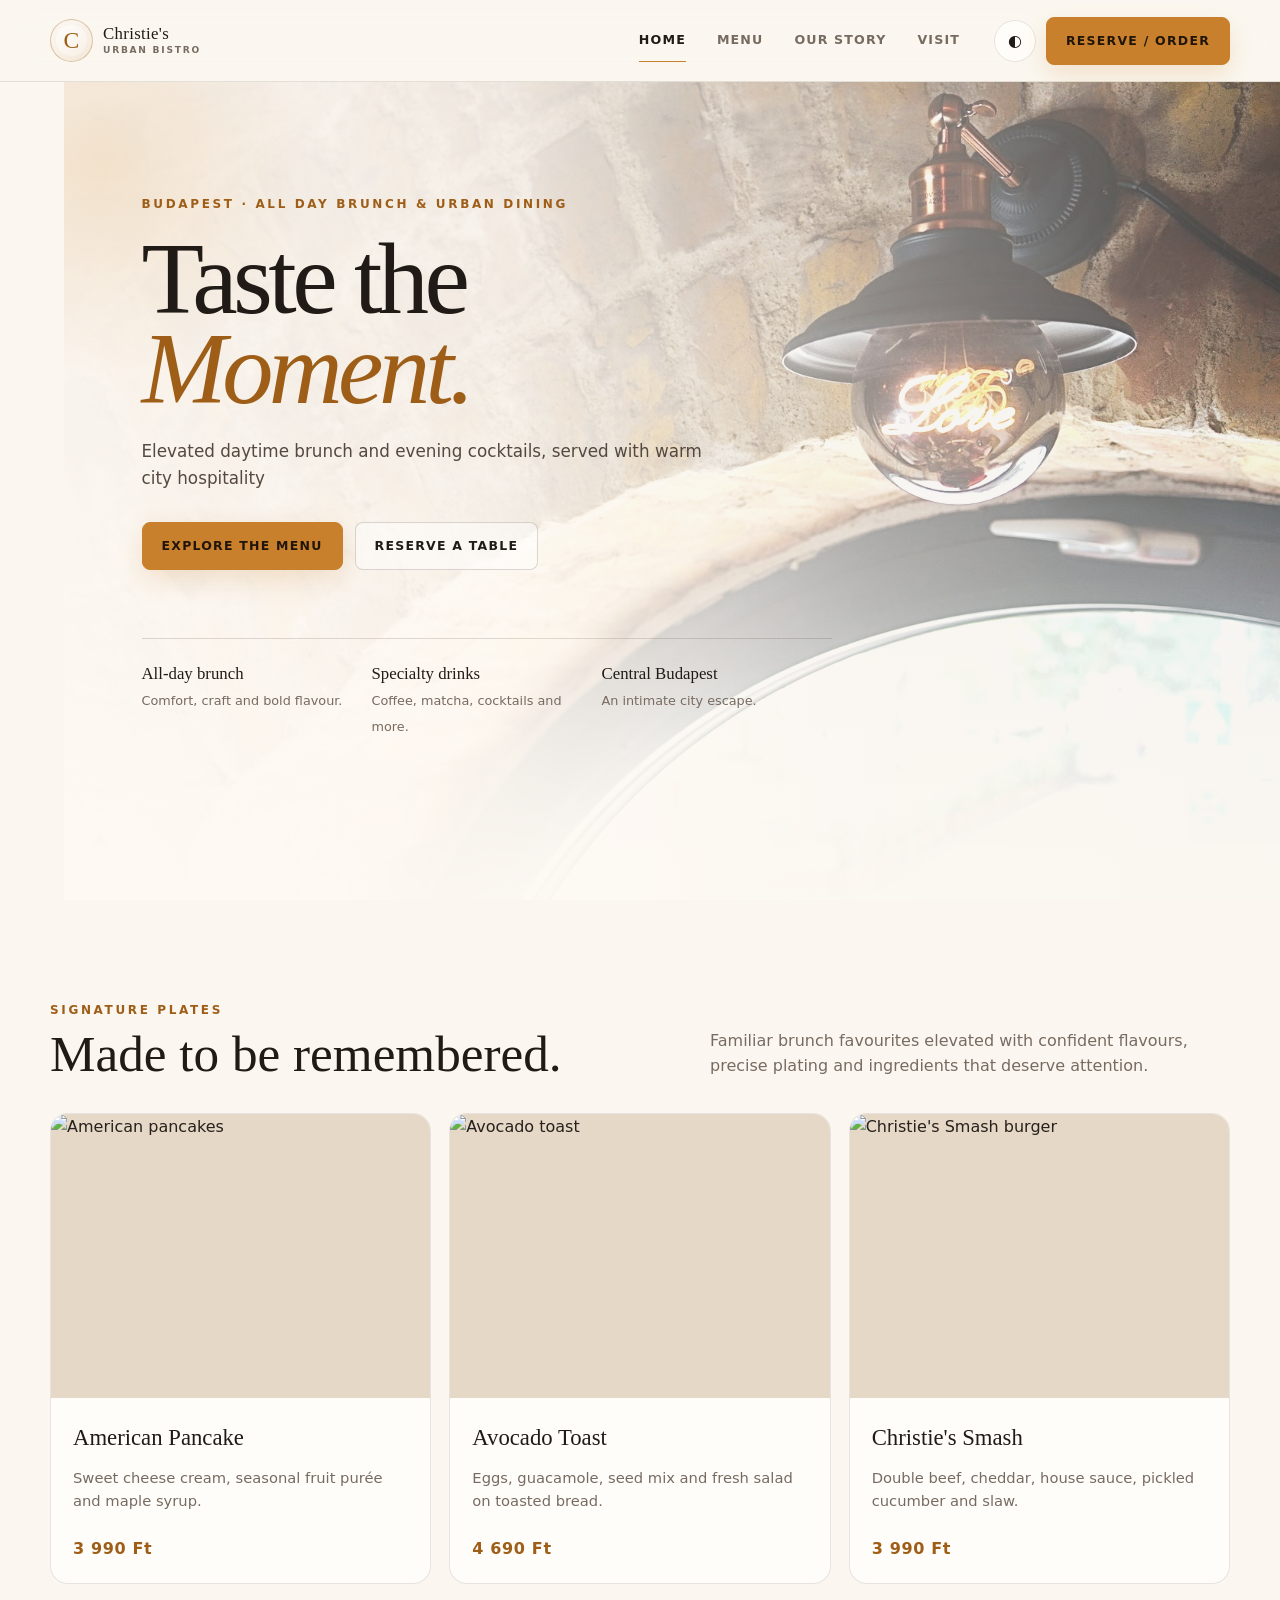
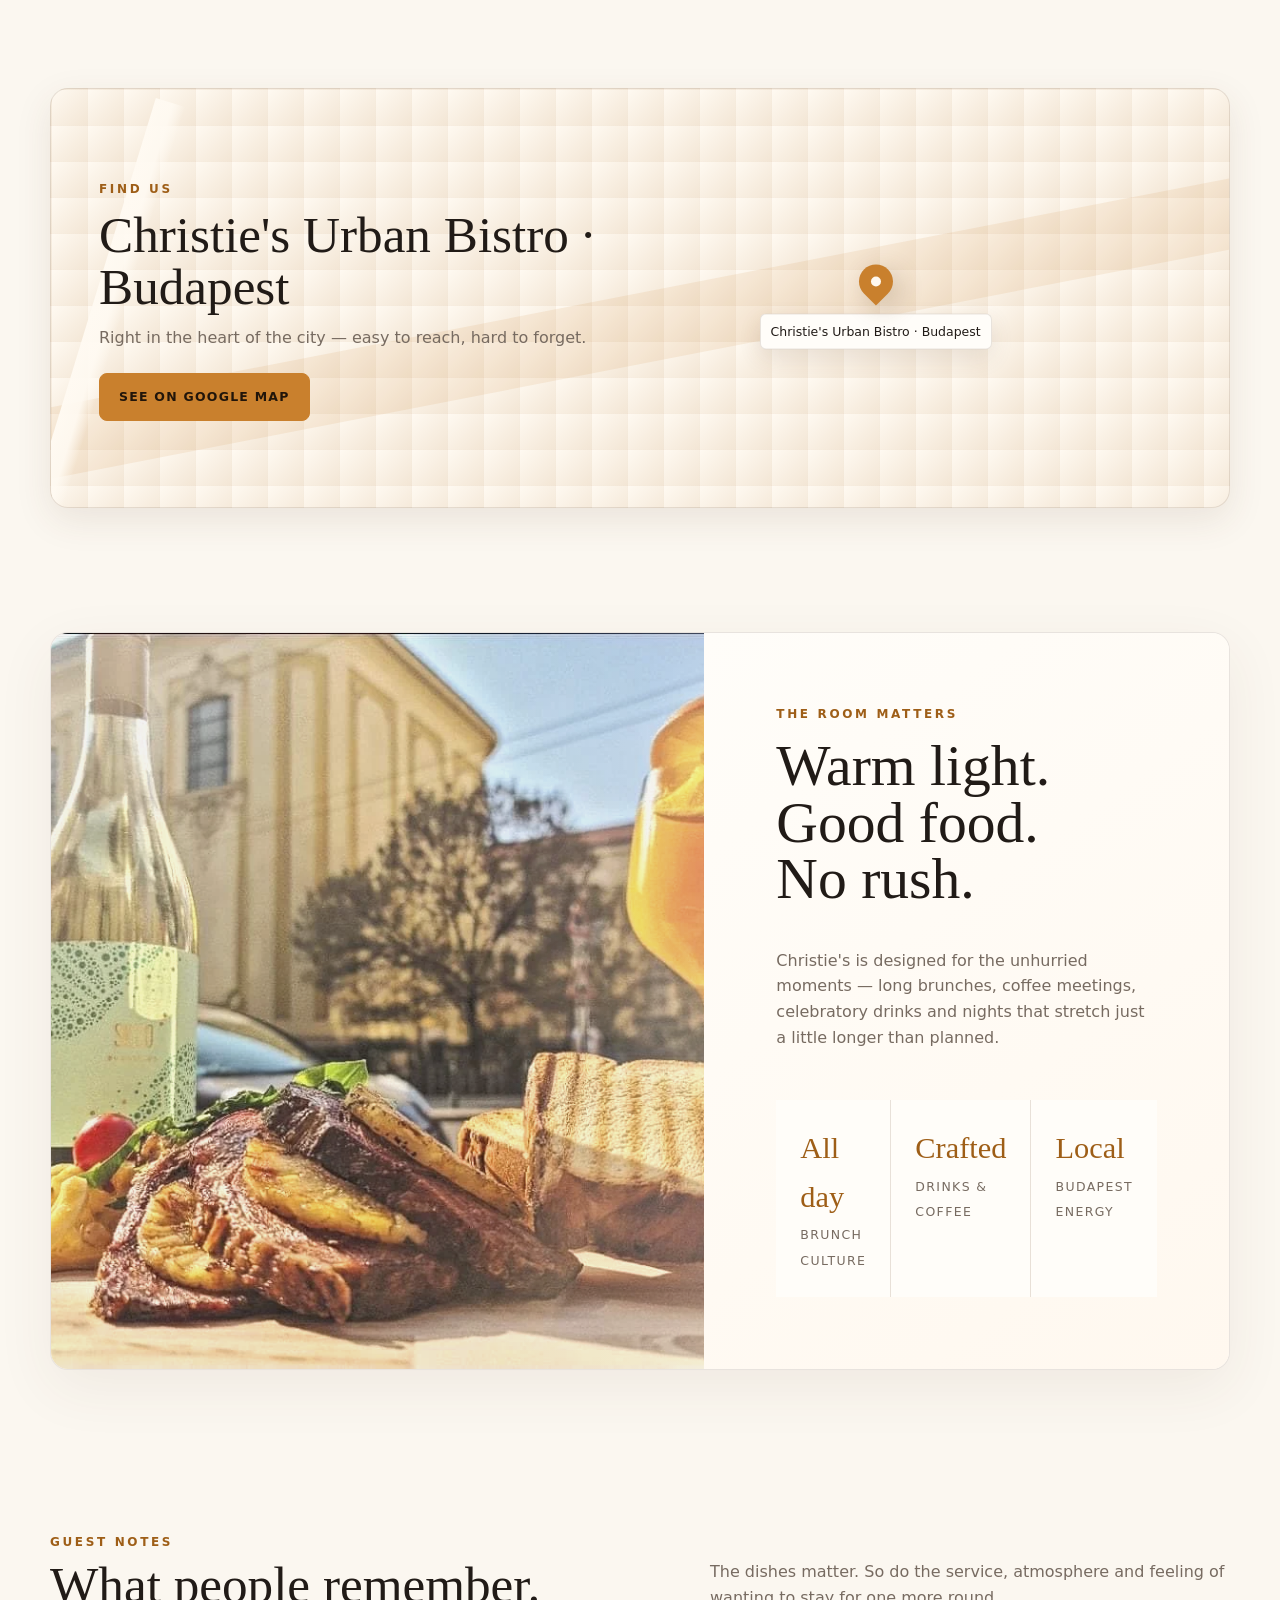
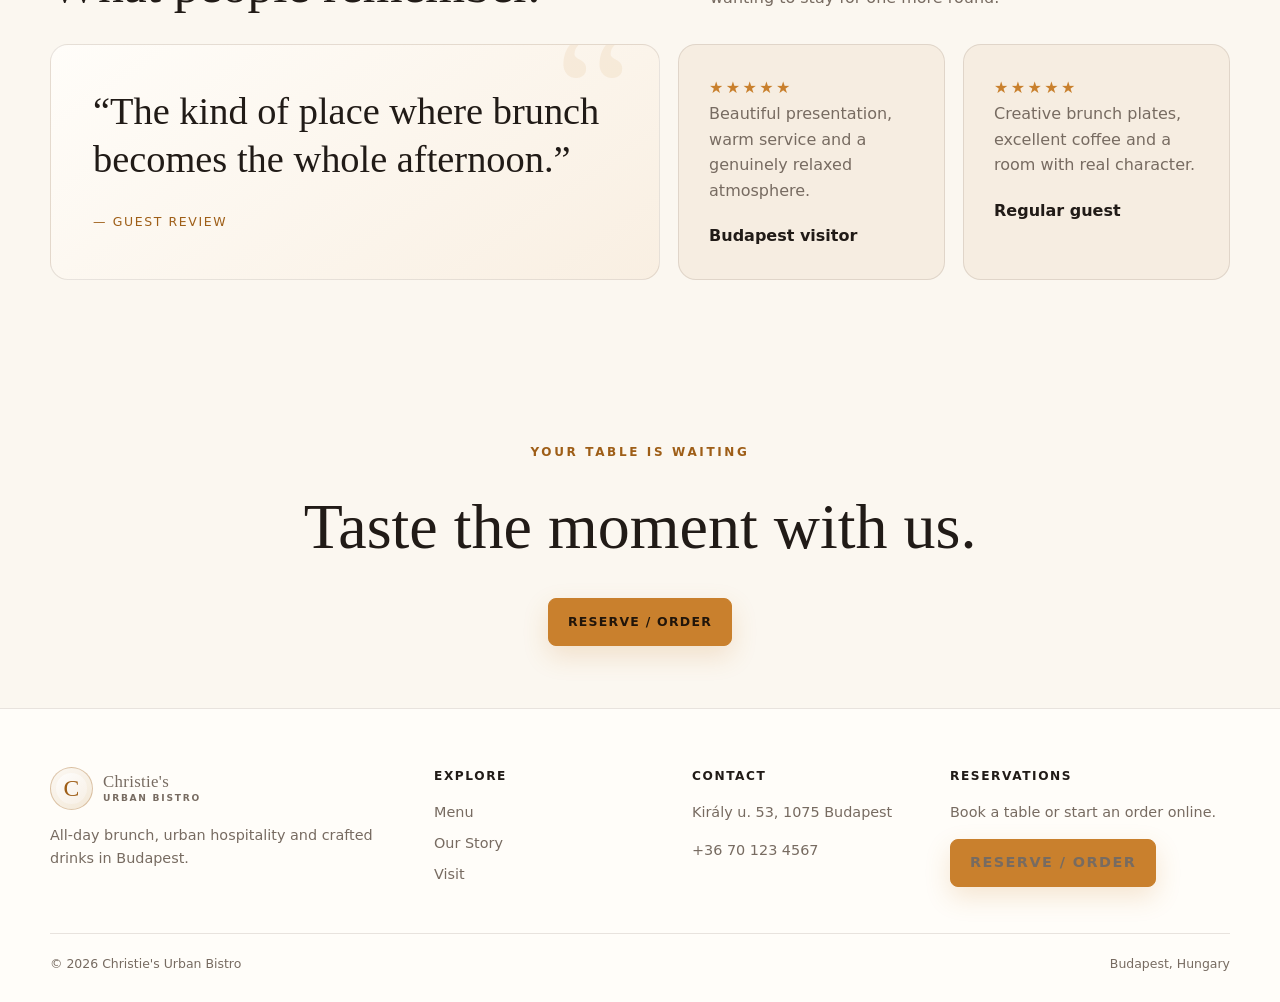
==== index.html @ c2f4a067 "Add files via upload" ====
<!doctype html>
<html lang="en" data-tone="warm">
<head>
  <meta charset="utf-8">
  <meta name="viewport" content="width=device-width,initial-scale=1">
  <meta name="description" content="Christie's Urban Bistro — modern luxury all-day brunch, crafted drinks and urban hospitality in Budapest.">
  <title>Christie's Urban Bistro — Budapest</title>
  <link rel="stylesheet" href="style.css">
</head>
<body>
<header class="site-header">
  <div class="container header-inner">
    <a class="brand" href="index.html" aria-label="Christie's Urban Bistro home"><span class="brand-mark" aria-hidden="true"></span><span class="brand-text"><strong>Christie's</strong><span>Urban Bistro</span></span></a>
    <nav class="nav" aria-label="Main navigation"><a class="active" href="index.html">Home</a><a href="menu.html">Menu</a><a href="story.html">Our Story</a><a href="visit.html">Visit</a></nav>
    <div class="header-actions"><button class="tone-toggle" data-tone-toggle aria-label="Switch light palette">◐</button><a class="btn btn-primary reserve-nav" href="reserve.html">Reserve / Order</a><button class="menu-toggle" data-menu-toggle aria-label="Open menu" aria-expanded="false">☰</button></div>
  </div>
</header>
<main>
  <section class="hero">
    <div class="hero-bg"><img src="Interior Important.jpeg" alt="Warm interior of Christie's Urban Bistro"></div>
    <div class="container hero-content reveal">
      <span class="eyebrow">Budapest · All Day Brunch & Urban Dining</span>
      <h1 class="display">Taste the <em>Moment.</em></h1>
      <p class="hero-copy">Elevated daytime brunch and evening cocktails, served with warm city hospitality</p>
      <div class="hero-actions"><a class="btn btn-primary" href="menu.html">Explore the menu</a><a class="btn btn-ghost" href="reserve.html">Reserve a table</a></div>
      <div class="hero-meta"><div><strong>All-day brunch</strong><span>Comfort, craft and bold flavour.</span></div><div><strong>Specialty drinks</strong><span>Coffee, matcha, cocktails and more.</span></div><div><strong>Central Budapest</strong><span>An intimate city escape.</span></div></div>
    </div>
  </section>

  <section class="section">
    <div class="container">
      <div class="section-heading reveal"><div><span class="eyebrow">Signature plates</span><h2>Made to be remembered.</h2></div><p>Familiar brunch favourites elevated with confident flavours, precise plating and ingredients that deserve attention.</p></div>
      <div class="signature-grid">
        <article class="dish-card reveal"><div class="dish-image"><img src="https://raw.githubusercontent.com/ahtsham-akram/christies-urban-bistro-site/refs/heads/main/pancakes.jpg" alt="American pancakes"></div><div class="dish-body"><h3>American Pancake</h3><p>Sweet cheese cream, seasonal fruit purée and maple syrup.</p><span class="price">3 990 Ft</span></div></article>
        <article class="dish-card reveal reveal-delay-1"><div class="dish-image"><img src="https://raw.githubusercontent.com/ahtsham-akram/christies-urban-bistro-site/refs/heads/main/avocado-toast.jpg" alt="Avocado toast"></div><div class="dish-body"><h3>Avocado Toast</h3><p>Eggs, guacamole, seed mix and fresh salad on toasted bread.</p><span class="price">4 690 Ft</span></div></article>
        <article class="dish-card reveal reveal-delay-2"><div class="dish-image"><img src="https://raw.githubusercontent.com/ahtsham-akram/christies-urban-bistro-site/refs/heads/main/smash-burger-premium.jpg" alt="Christie's Smash burger"></div><div class="dish-body"><h3>Christie's Smash</h3><p>Double beef, cheddar, house sauce, pickled cucumber and slaw.</p><span class="price">3 990 Ft</span></div></article>
      </div>
    </div>
  </section>

  <section class="section-sm home-location"><div class="container"><div class="map-card map-card-feature reveal"><div class="map-copy"><span class="eyebrow">Find us</span><h2>Christie's Urban Bistro · Budapest</h2><p>Right in the heart of the city — easy to reach, hard to forget.</p><a class="btn btn-map" href="https://www.google.com/maps/search/?api=1&query=Kir%C3%A1ly+u.+53,+1075+Budapest,+Hungary" target="_blank" rel="noopener">See on Google Map</a></div><div class="map-pin"><div class="pin-dot"></div><span>Christie's Urban Bistro · Budapest</span></div></div></div></section>

  <section class="section-sm"><div class="container atmosphere reveal"><div class="atmosphere-media"><img src="Image Important.webp" alt="Christie's interior atmosphere"></div><div class="atmosphere-copy"><span class="eyebrow">The room matters</span><h2>Warm light. Good food.<br>No rush.</h2><p>Christie's is designed for the unhurried moments — long brunches, coffee meetings, celebratory drinks and nights that stretch just a little longer than planned.</p><div class="facts"><div class="fact"><strong>All day</strong><span>Brunch culture</span></div><div class="fact"><strong>Crafted</strong><span>Drinks & coffee</span></div><div class="fact"><strong>Local</strong><span>Budapest energy</span></div></div></div></div></section>

  <section class="section"><div class="container"><div class="section-heading reveal"><div><span class="eyebrow">Guest notes</span><h2>What people remember.</h2></div><p>The dishes matter. So do the service, atmosphere and feeling of wanting to stay for one more round.</p></div><div class="testimonial-grid"><div class="quote-card reveal"><blockquote>“The kind of place where brunch becomes the whole afternoon.”</blockquote><cite>— Guest review</cite></div><div class="mini-quotes"><div class="mini-quote reveal reveal-delay-1"><div class="stars">★★★★★</div><p>Beautiful presentation, warm service and a genuinely relaxed atmosphere.</p><strong>Budapest visitor</strong></div><div class="mini-quote reveal reveal-delay-2"><div class="stars">★★★★★</div><p>Creative brunch plates, excellent coffee and a room with real character.</p><strong>Regular guest</strong></div></div></div></div></section>

  <section class="section-sm"><div class="container reveal" style="text-align:center"><span class="eyebrow">Your table is waiting</span><h2 style="font-size:clamp(2.5rem,5vw,4.8rem);margin:12px 0 20px">Taste the moment with us.</h2><a class="btn btn-primary" href="reserve.html">Reserve / Order</a></div></section>
</main>
<footer class="footer"><div class="container footer-grid"><div><a class="brand footer-brand" href="index.html"><span class="brand-mark" aria-hidden="true"></span><span class="brand-text"><strong>Christie's</strong><span>Urban Bistro</span></span></a><p>All-day brunch, urban hospitality and crafted drinks in Budapest.</p></div><div><h4>Explore</h4><div class="footer-links"><a href="menu.html">Menu</a><a href="story.html">Our Story</a><a href="visit.html">Visit</a></div></div><div><h4>Contact</h4><p>Király u. 53, 1075 Budapest</p><p>+36 70 123 4567</p></div><div><h4>Reservations</h4><p>Book a table or start an order online.</p><a class="btn btn-primary" href="reserve.html">Reserve / Order</a></div><div class="footer-bottom"><span>© 2026 Christie's Urban Bistro</span><span>Budapest, Hungary</span></div></div></footer>
<script src="script.js"></script>
</body>
</html>
---- style.css ----
:root{
  --bg:#fbf7f0;
  --surface:#fffdf9;
  --surface-2:#f6ede1;
  --surface-3:#eee0cf;
  --text:#211b17;
  --muted:#776b61;
  --line:rgba(65,45,31,.12);
  --accent:#c9802d;
  --accent-2:#9e5e17;
  --accent-soft:#f1d7b5;
  --warm:#d6a15a;
  --cream:#fffaf3;
  --success:#457658;
  --shadow:0 22px 70px rgba(91,61,38,.13);
  --shadow-sm:0 12px 36px rgba(91,61,38,.10);
  --radius:18px;
  --radius-sm:10px;
  --container:min(1180px,calc(100% - 40px));
  --header:82px;
}
html[data-tone="crisp"]{
  --bg:#fff;
  --surface:#fff;
  --surface-2:#faf5ef;
  --surface-3:#f3e9dc;
  --line:rgba(50,35,25,.10);
  --shadow:0 22px 70px rgba(58,43,31,.10);
}
*{box-sizing:border-box}
html{scroll-behavior:smooth}
body{margin:0;background:var(--bg);color:var(--text);font-family:Inter,ui-sans-serif,system-ui,-apple-system,BlinkMacSystemFont,"Segoe UI",sans-serif;line-height:1.6;transition:background-color .35s ease,color .35s ease;overflow-x:hidden}
img{display:block;max-width:100%}
a{color:inherit;text-decoration:none}
button,input,select,textarea{font:inherit}
button{color:inherit}
.container{width:var(--container);margin-inline:auto}
.section{padding:96px 0}
.section-sm{padding:62px 0}
.eyebrow{font-size:.75rem;letter-spacing:.22em;text-transform:uppercase;color:var(--accent-2);font-weight:800}
.display,.page-title,h1,h2,h3{font-family:Georgia,"Times New Roman",serif;font-weight:500}
.display{font-size:clamp(3.5rem,8vw,7.6rem);line-height:.88;letter-spacing:-.045em;margin:18px 0 24px}
.display em{display:block;color:var(--accent-2);font-weight:400}
.page-title{font-size:clamp(2.5rem,5vw,5rem);line-height:.98;margin:0 0 16px}
.lede{max-width:720px;color:var(--muted);font-size:1.05rem}
.section-heading{display:flex;align-items:end;justify-content:space-between;gap:28px;margin-bottom:34px}
.section-heading h2{font-size:clamp(2rem,4vw,3.4rem);line-height:1;margin:6px 0 0}
.section-heading p{max-width:520px;color:var(--muted);margin:0}
.btn{display:inline-flex;align-items:center;justify-content:center;gap:9px;min-height:48px;padding:0 19px;border:1px solid var(--line);border-radius:8px;font-size:.78rem;letter-spacing:.1em;text-transform:uppercase;font-weight:800;cursor:pointer;transition:transform .2s ease,background .25s ease,border-color .25s ease,color .25s ease,box-shadow .25s ease}
.btn:hover{transform:translateY(-2px)}
.btn-primary{background:var(--accent);border-color:var(--accent);color:#21150a;box-shadow:0 10px 26px rgba(201,128,45,.19)}
.btn-primary:hover{background:#d89243;border-color:#d89243;box-shadow:0 13px 30px rgba(201,128,45,.25)}
.btn-ghost{background:rgba(255,255,255,.46);color:var(--text);border-color:rgba(64,43,28,.18)}
.btn-ghost:hover{border-color:var(--accent);color:var(--accent-2);background:#fff}

/* Header */
.site-header{height:var(--header);position:sticky;top:0;z-index:50;background:color-mix(in srgb,var(--bg) 88%,transparent);backdrop-filter:blur(18px);border-bottom:1px solid var(--line);transition:box-shadow .25s ease,background .25s ease}
.site-header.scrolled{box-shadow:0 10px 35px rgba(70,45,27,.08);background:color-mix(in srgb,var(--bg) 95%,transparent)}
.header-inner{height:100%;display:flex;align-items:center;gap:34px}
.brand{width:180px;flex:0 0 180px;display:flex;align-items:center;gap:10px;line-height:1}
.brand-mark{width:43px;height:43px;border:1px solid rgba(158,94,23,.34);border-radius:50%;display:grid;place-items:center;position:relative;background:linear-gradient(145deg,#fff,var(--surface-2));box-shadow:inset 0 0 0 5px rgba(201,128,45,.05)}
.brand-mark:before{content:"C";font-family:Georgia,serif;font-size:1.48rem;color:var(--accent-2)}
.brand-text{display:grid;gap:3px}
.brand-text strong{font-family:Georgia,serif;font-weight:500;font-size:1.05rem;letter-spacing:.02em}
.brand-text span{font-size:.57rem;text-transform:uppercase;letter-spacing:.19em;color:var(--muted);font-weight:800;white-space:nowrap}
.nav{margin-left:auto;display:flex;align-items:center;gap:31px}
.nav a{position:relative;font-size:.79rem;text-transform:uppercase;letter-spacing:.09em;color:var(--muted);font-weight:700}
.nav a:hover,.nav a.active{color:var(--text)}
.nav a.active:after{content:"";position:absolute;left:0;right:0;bottom:-11px;height:1px;background:var(--accent)}
.header-actions{display:flex;align-items:center;gap:10px}
.tone-toggle,.menu-toggle{width:42px;height:42px;border-radius:50%;display:grid;place-items:center;border:1px solid var(--line);background:var(--surface);color:var(--text);cursor:pointer;transition:transform .2s ease,border-color .2s ease,background .2s ease}
.tone-toggle:hover,.menu-toggle:hover{transform:translateY(-1px);border-color:rgba(201,128,45,.45)}
.menu-toggle{display:none}
.reserve-nav{white-space:nowrap}

/* Home hero */
.hero{min-height:calc(100svh - var(--header));position:relative;display:grid;align-items:end;overflow:hidden;background:#f8f0e5}
.hero-bg{position:absolute;inset:0;transform:scale(1.01);will-change:transform}
.hero-bg img{width:100%;height:100%;object-fit:cover;object-position:center 48%;filter:brightness(1.28) saturate(.76) contrast(.9)}
.hero-bg:after{content:"";position:absolute;inset:0;background:linear-gradient(90deg,rgba(255,250,244,.96) 0%,rgba(255,250,244,.88) 36%,rgba(255,250,244,.48) 66%,rgba(255,250,244,.18) 100%),linear-gradient(0deg,rgba(251,247,240,.88),transparent 56%)}
.hero:before{content:"";position:absolute;z-index:1;width:430px;height:430px;border-radius:50%;left:-180px;top:-130px;background:radial-gradient(circle,rgba(226,171,99,.23),transparent 70%);pointer-events:none}
.hero-content{position:relative;z-index:2;padding:108px 0 76px;max-width:750px}
.hero-copy{max-width:580px;color:#544941;font-size:1.05rem}
.hero-actions{display:flex;flex-wrap:wrap;gap:12px;margin-top:30px}
.hero-meta{display:grid;grid-template-columns:repeat(3,1fr);border-top:1px solid rgba(69,48,31,.16);margin-top:68px;max-width:760px}
.hero-meta div{padding:22px 28px 0 0}
.hero-meta strong{display:block;color:var(--text);font-family:Georgia,serif;font-size:1.05rem;font-weight:500}
.hero-meta span{font-size:.8rem;color:#786a60}

/* Shared cards */
.signature-grid{display:grid;grid-template-columns:repeat(3,1fr);gap:18px}
.dish-card{background:var(--surface);border:1px solid var(--line);border-radius:var(--radius);overflow:hidden;transition:transform .25s ease,border-color .25s ease,box-shadow .25s ease}
.dish-card:hover{transform:translateY(-4px);border-color:color-mix(in srgb,var(--accent) 48%,var(--line));box-shadow:var(--shadow)}
.dish-image{aspect-ratio:4/3;overflow:hidden;background:#e6d8c7}
.dish-image img{width:100%;height:100%;object-fit:cover;transition:transform .55s ease,filter .35s ease;filter:saturate(.93) contrast(.96) brightness(1.05)}
.dish-card:hover .dish-image img{transform:scale(1.035);filter:saturate(1) contrast(1) brightness(1.03)}
.dish-body{padding:22px}
.dish-body h3{font-size:1.42rem;margin:0 0 9px}
.dish-body p{color:var(--muted);font-size:.92rem;min-height:52px;margin:0 0 18px}
.price{color:var(--accent-2);font-weight:800;letter-spacing:.04em}

.atmosphere{display:grid;grid-template-columns:1.16fr .84fr;min-height:560px;background:var(--surface);border:1px solid var(--line);border-radius:var(--radius);overflow:hidden;box-shadow:0 18px 58px rgba(87,58,36,.07)}
.atmosphere-media{position:relative;overflow:hidden}
.atmosphere-media:after{content:"";position:absolute;inset:0;background:linear-gradient(90deg,transparent 68%,rgba(255,253,249,.20));pointer-events:none}
.atmosphere-media img{width:100%;height:100%;object-fit:cover;filter:brightness(1.16) saturate(.8) contrast(.9)}
.atmosphere-copy{padding:72px;display:flex;flex-direction:column;justify-content:center;background:linear-gradient(145deg,var(--surface),#fff8ef)}
.atmosphere-copy h2{font-size:clamp(2.4rem,4.5vw,4.5rem);line-height:.98;margin:14px 0 24px}
.atmosphere-copy p{color:var(--muted);font-size:1rem}
.facts{display:grid;grid-template-columns:repeat(3,1fr);gap:1px;background:var(--line);margin-top:34px}
.fact{background:var(--surface);padding:24px}
.fact strong{display:block;font-family:Georgia,serif;font-size:1.9rem;color:var(--accent-2);font-weight:500}
.fact span{font-size:.78rem;text-transform:uppercase;letter-spacing:.11em;color:var(--muted)}

.testimonial-grid{display:grid;grid-template-columns:1.05fr .95fr;gap:18px}
.quote-card{border:1px solid var(--line);background:linear-gradient(145deg,#fffdf9,#f9efe2);border-radius:var(--radius);padding:42px;position:relative;overflow:hidden}
.quote-card:before{content:"“";position:absolute;right:26px;top:-42px;font-family:Georgia,serif;font-size:11rem;color:rgba(201,128,45,.09);line-height:1}
.quote-card blockquote{font-family:Georgia,serif;font-size:clamp(1.7rem,3vw,2.7rem);line-height:1.25;margin:0 0 25px;position:relative}
.quote-card cite{font-style:normal;color:var(--accent-2);font-size:.78rem;text-transform:uppercase;letter-spacing:.13em}
.mini-quotes{display:grid;grid-template-columns:1fr 1fr;gap:18px}
.mini-quote{background:var(--surface-2);border:1px solid var(--line);border-radius:var(--radius);padding:30px}
.mini-quote p{margin:0 0 20px;color:var(--muted)}
.stars{color:var(--accent);letter-spacing:.15em}

/* page heroes */
.page-hero{padding:86px 0 44px;border-bottom:1px solid var(--line);background:linear-gradient(180deg,var(--surface),var(--bg));position:relative;overflow:hidden}
.page-hero:after{content:"";position:absolute;width:320px;height:320px;border-radius:50%;right:-90px;top:-185px;background:radial-gradient(circle,rgba(201,128,45,.13),transparent 70%);pointer-events:none}
.page-hero .lede{margin:0}

/* Menu */
.menu-layout{display:grid;grid-template-columns:260px 1fr;gap:42px}
.menu-side{position:sticky;top:110px;align-self:start;border:1px solid var(--line);background:var(--surface);border-radius:var(--radius);padding:14px;box-shadow:var(--shadow-sm)}
.menu-side button{width:100%;padding:14px 15px;border:0;border-radius:8px;background:transparent;color:var(--muted);text-align:left;text-transform:uppercase;font-size:.75rem;letter-spacing:.09em;font-weight:800;cursor:pointer;transition:background .2s ease,color .2s ease,transform .2s ease}
.menu-side button.active,.menu-side button:hover{background:var(--surface-3);color:var(--accent-2);transform:translateX(2px)}
.menu-panel{display:none;animation:panelIn .35s ease}
.menu-panel.active{display:block}
@keyframes panelIn{from{opacity:0;transform:translateY(8px)}to{opacity:1;transform:none}}
.menu-section{margin-bottom:58px}
.menu-section-title{display:flex;align-items:center;gap:18px;margin-bottom:22px}
.menu-section-title h2{font-size:2.1rem;margin:0}
.menu-section-title:after{content:"";height:1px;background:linear-gradient(90deg,var(--line),transparent);flex:1}
.menu-items{display:grid;grid-template-columns:1fr 1fr;gap:1px;background:var(--line);border:1px solid var(--line);border-radius:var(--radius);overflow:hidden;box-shadow:0 14px 42px rgba(83,54,32,.05)}
.menu-item{background:var(--surface);padding:23px;display:grid;grid-template-columns:1fr auto;gap:14px;transition:background .2s ease}
.menu-item:hover{background:#fff8ef}
.menu-item h3{font-family:inherit;font-size:1rem;margin:0 0 7px;font-weight:750}
.menu-item p{margin:0;color:var(--muted);font-size:.88rem}
.menu-item .price{white-space:nowrap;font-size:.9rem}

/* Story */
.story-intro{display:grid;grid-template-columns:.9fr 1.1fr;gap:18px}
.story-copy,.story-image{min-height:520px;border-radius:var(--radius);overflow:hidden;border:1px solid var(--line)}
.story-copy{background:linear-gradient(145deg,var(--surface),#fff7ed);padding:66px;display:flex;flex-direction:column;justify-content:center}
.story-copy h1{font-size:clamp(2.8rem,5vw,5.2rem);line-height:.98;margin:12px 0 25px}
.story-copy p{color:var(--muted);font-size:1.02rem}
.story-image{background:#eadfce}
.story-image img{width:100%;height:100%;object-fit:cover;filter:brightness(1.28) saturate(.62) contrast(.84)}
.values-grid{display:grid;grid-template-columns:repeat(3,1fr);gap:18px}
.value-card{border:1px solid var(--line);border-radius:var(--radius);background:var(--surface);padding:34px;transition:transform .25s ease,box-shadow .25s ease,border-color .25s ease}
.value-card:hover{transform:translateY(-4px);box-shadow:var(--shadow-sm);border-color:rgba(201,128,45,.32)}
.value-icon{width:50px;height:50px;border:1px solid color-mix(in srgb,var(--accent) 55%,transparent);border-radius:50%;display:grid;place-items:center;color:var(--accent-2);font-size:1.25rem;margin-bottom:25px;background:#fff9f2}
.value-card h3{font-size:1.5rem;margin:0 0 10px}
.value-card p{color:var(--muted);margin:0}
.philosophy{display:grid;grid-template-columns:1fr 1fr;gap:18px}
.philosophy>div{border-radius:var(--radius);overflow:hidden}
.philosophy .copy{padding:58px;background:var(--surface-2);border:1px solid var(--line)}
.philosophy .copy h2{font-size:3rem;margin:12px 0 20px}
.philosophy .copy p{color:var(--muted)}
.philosophy img{width:100%;height:100%;min-height:480px;object-fit:cover;filter:brightness(1.18) saturate(.86) contrast(.91)}

/* Visit */
.visit-grid{display:grid;grid-template-columns:1.02fr .98fr;gap:18px}
.visit-card{border:1px solid var(--line);border-radius:var(--radius);background:var(--surface);padding:38px;box-shadow:0 14px 42px rgba(84,55,33,.05)}
.visit-card h2{font-size:2rem;margin:0 0 20px}
.contact-list{display:grid;gap:15px;margin:28px 0}
.contact-row{display:grid;grid-template-columns:34px 1fr;gap:11px;align-items:start}
.contact-row .icon{color:var(--accent-2)}
.hours{display:grid;gap:11px}
.hours div{display:flex;justify-content:space-between;gap:20px;border-bottom:1px solid var(--line);padding-bottom:11px}
.map-card{min-height:380px;border-radius:var(--radius);border:1px solid var(--line);overflow:hidden;position:relative;background:linear-gradient(rgba(158,94,23,.07) 1px,transparent 1px),linear-gradient(90deg,rgba(158,94,23,.07) 1px,transparent 1px),linear-gradient(135deg,#fffaf2,#f3e6d5);background-size:36px 36px;box-shadow:var(--shadow-sm)}
.map-card:before,.map-card:after{content:"";position:absolute;background:rgba(201,128,45,.11)}
.map-card:before{width:170%;height:70px;left:-30%;top:46%;transform:rotate(-11deg)}
.map-card:after{height:170%;width:44px;left:58%;top:-30%;transform:rotate(17deg)}
.map-pin{position:absolute;z-index:2;left:56%;top:46%;transform:translate(-50%,-50%);display:grid;justify-items:center}
.pin-dot{width:34px;height:34px;border-radius:50% 50% 50% 0;background:var(--accent);transform:rotate(-45deg);box-shadow:0 10px 25px rgba(104,67,34,.23);position:relative}
.pin-dot:after{content:"";position:absolute;width:10px;height:10px;border-radius:50%;background:#fff8ef;left:12px;top:12px}
.map-pin span{margin-top:15px;padding:7px 10px;background:var(--surface);border:1px solid var(--line);border-radius:6px;font-size:.78rem;box-shadow:0 8px 22px rgba(93,59,34,.12)}
.whatsapp{margin-top:18px;display:flex;align-items:center;justify-content:space-between;gap:18px;padding:18px;border:1px solid rgba(69,118,88,.22);border-radius:10px;background:rgba(69,118,88,.055)}
.map-card-feature{min-height:420px;display:flex;align-items:center;padding:48px;isolation:isolate}
.map-card-feature:after{content:"";position:absolute;inset:0;background:linear-gradient(90deg,rgba(255,250,242,.98) 0%,rgba(255,250,242,.9) 40%,transparent 70%);z-index:0;pointer-events:none}
.map-card-feature .map-copy{position:relative;z-index:3;max-width:560px}
.map-card-feature .map-copy h2{font-size:clamp(2rem,4vw,3.25rem);line-height:1.02;margin:8px 0 12px}
.map-card-feature .map-copy p{max-width:520px;color:var(--muted);margin:0 0 22px}
.btn-map{background:var(--accent);border-color:var(--accent);color:#21150a;border-radius:8px}
.btn-map:hover{background:#d89243;border-color:#d89243}
.map-card-feature .map-pin{left:70%;top:52%}
.home-location{padding-top:8px}

/* Reserve */
.reserve-shell{display:grid;grid-template-columns:.78fr 1.22fr;gap:18px}
.reserve-aside{min-height:680px;border-radius:var(--radius);overflow:hidden;position:relative;border:1px solid var(--line);background:#e5d8c9}
.reserve-aside img{position:absolute;inset:0;width:100%;height:100%;object-fit:cover;filter:brightness(1.16) saturate(.74) contrast(.91)}
.reserve-aside:after{content:"";position:absolute;inset:0;background:linear-gradient(0deg,rgba(39,27,19,.70),rgba(255,248,238,.03) 58%)}
.reserve-aside-copy{position:absolute;z-index:1;left:38px;right:38px;bottom:38px;color:#fffaf5}
.reserve-aside-copy .eyebrow{color:#ffd49c}
.reserve-aside-copy h2{font-size:3rem;line-height:1;margin:10px 0 14px}
.reserve-panel{border:1px solid var(--line);border-radius:var(--radius);background:var(--surface);padding:38px;box-shadow:var(--shadow-sm)}
.form-tabs{display:flex;gap:8px;margin-bottom:30px}
.form-tabs button{padding:12px 16px;border:1px solid var(--line);border-radius:8px;background:transparent;color:var(--muted);font-weight:800;text-transform:uppercase;font-size:.73rem;letter-spacing:.09em;cursor:pointer;transition:background .2s ease,color .2s ease,border-color .2s ease}
.form-tabs button.active{background:var(--surface-3);color:var(--accent-2);border-color:color-mix(in srgb,var(--accent) 38%,var(--line))}
.form-view{display:none;animation:panelIn .35s ease}
.form-view.active{display:block}
.form-grid{display:grid;grid-template-columns:1fr 1fr;gap:16px}
.field{display:grid;gap:7px}
.field.full{grid-column:1/-1}
.field label{font-size:.76rem;text-transform:uppercase;letter-spacing:.08em;color:var(--muted);font-weight:700}
.field input,.field select,.field textarea{width:100%;background:#fffaf4;color:var(--text);border:1px solid var(--line);border-radius:8px;padding:13px 14px;outline:none;transition:border-color .2s ease,box-shadow .2s ease,background .2s ease}
.field input:focus,.field select:focus,.field textarea:focus{border-color:var(--accent);box-shadow:0 0 0 4px rgba(201,128,45,.09);background:#fff}
.field textarea{min-height:120px;resize:vertical}
.form-status{margin-top:14px;color:var(--success);min-height:24px;font-size:.9rem}
.order-grid{display:grid;grid-template-columns:1fr 1fr;gap:12px}
.order-option{display:flex;align-items:center;gap:10px;padding:13px;border:1px solid var(--line);border-radius:8px;background:#fffaf4}
.order-option input{accent-color:var(--accent)}

/* Footer */
.footer{border-top:1px solid var(--line);padding:58px 0 28px;background:var(--surface)}
.footer-grid{display:grid;grid-template-columns:1.25fr .8fr .8fr 1fr;gap:34px}
.footer-brand{margin-bottom:14px}
.footer p,.footer a{color:var(--muted);font-size:.9rem}
.footer a:hover{color:var(--accent-2)}
.footer h4{margin:0 0 15px;font-family:inherit;font-size:.76rem;text-transform:uppercase;letter-spacing:.13em;color:var(--text)}
.footer-links{display:grid;gap:8px}
.footer-bottom{grid-column:1/-1;border-top:1px solid var(--line);padding-top:20px;margin-top:12px;display:flex;justify-content:space-between;color:var(--muted);font-size:.78rem}

/* Reveal animation */
.reveal{opacity:0;transform:translateY(18px);transition:opacity .7s cubic-bezier(.2,.65,.25,1),transform .7s cubic-bezier(.2,.65,.25,1)}
.reveal.revealed{opacity:1;transform:none}
.reveal-delay-1{transition-delay:.08s}.reveal-delay-2{transition-delay:.16s}.reveal-delay-3{transition-delay:.24s}

@media(max-width:980px){
  .nav{position:fixed;left:20px;right:20px;top:92px;display:none;flex-direction:column;align-items:stretch;gap:0;background:var(--surface);border:1px solid var(--line);border-radius:14px;padding:10px;box-shadow:var(--shadow)}
  .nav.open{display:flex;animation:panelIn .25s ease}
  .nav a{padding:15px;border-radius:8px}.nav a.active:after{display:none}.menu-toggle{display:grid}.reserve-nav{display:none}
  .hero{min-height:760px}.hero-meta{grid-template-columns:1fr}.hero-meta div{padding-top:14px}
  .signature-grid,.values-grid{grid-template-columns:1fr 1fr}
  .atmosphere,.story-intro,.philosophy,.visit-grid,.reserve-shell{grid-template-columns:1fr}
  .atmosphere-media{min-height:440px}.testimonial-grid{grid-template-columns:1fr}
  .menu-layout{grid-template-columns:1fr}.menu-side{position:static;display:flex;overflow:auto;padding:8px}.menu-side button{width:auto;white-space:nowrap}.menu-side button.active,.menu-side button:hover{transform:none}
  .footer-grid{grid-template-columns:1fr 1fr}.reserve-aside{min-height:440px}
  .header-inner{display:flex!important;justify-content:space-between!important;align-items:center!important;width:100%!important}
  .brand{flex:0 0 auto!important;width:auto!important;margin-right:auto!important}.header-actions{display:flex!important;align-items:center!important;gap:8px!important}
}
@media(max-width:760px){
  .map-card-feature{min-height:500px;padding:30px;align-items:flex-start}.map-card-feature:after{background:linear-gradient(180deg,rgba(255,250,242,.99) 0%,rgba(255,250,242,.92) 48%,transparent 76%)}.map-card-feature .map-pin{left:52%;top:72%}.map-card-feature .map-copy{max-width:100%}.btn-map{width:100%}
}
@media(max-width:680px){
  :root{--container:min(100% - 28px,1180px);--header:72px}.section{padding:72px 0}.section-sm{padding:48px 0}
  .brand-mark{width:38px;height:38px}.brand-text strong{font-size:.94rem}.brand-text span{font-size:.51rem}.header-inner{gap:12px}.tone-toggle,.menu-toggle{width:38px;height:38px}
  .display{font-size:clamp(3rem,17vw,5.5rem)}.hero{min-height:760px}.hero-bg img{object-position:58% center;filter:brightness(1.34) saturate(.68) contrast(.88)}
  .hero-bg:after{background:linear-gradient(90deg,rgba(255,250,244,.96),rgba(255,250,244,.66)),linear-gradient(0deg,rgba(251,247,240,.92),transparent 55%)}
  .hero-content{padding:76px 0 46px}.hero-actions .btn{width:100%}.hero-meta{margin-top:40px}
  .section-heading{display:block}.section-heading p{margin-top:14px}.signature-grid,.values-grid,.mini-quotes,.menu-items,.form-grid,.order-grid{grid-template-columns:1fr}.dish-body p{min-height:unset}
  .atmosphere-copy,.story-copy,.reserve-panel{padding:30px}.facts{grid-template-columns:1fr}.testimonial-grid{gap:12px}.quote-card,.mini-quote,.visit-card{padding:26px}
  .menu-item{grid-template-columns:1fr}.menu-item .price{grid-column:1}.story-copy,.story-image{min-height:auto}.story-image{height:420px}.philosophy .copy{padding:32px}.footer-grid{grid-template-columns:1fr}.footer-bottom{display:grid;gap:7px}.reserve-aside-copy{left:24px;right:24px;bottom:24px}.reserve-aside-copy h2{font-size:2.4rem}
}
@media(prefers-reduced-motion:reduce){*{scroll-behavior:auto!important}.reveal{opacity:1!important;transform:none!important;transition:none!important}.dish-card,.dish-image img,.btn{transition:none!important}.hero-bg{transform:none!important}}

/* Hero section ke content ko left align karne ke liye */
.hero, 
.hero-section, 
.hero-content {
    text-align: left !important;
    align-items: flex-start !important;
    justify-content: flex-start !important;
    margin-left: 5% !important; /* Agar mazeed left karna ho toh yeh adjust kar sakte hain */
    padding-left: 20px !important;
}

/* Agar text kisi flexbox ya grid container ke andar center hua hua hai */
.hero-inner, 
.banner-content {
    margin-right: auto !important;
    margin-left: 0 !important;
    text-align: left !important;
}
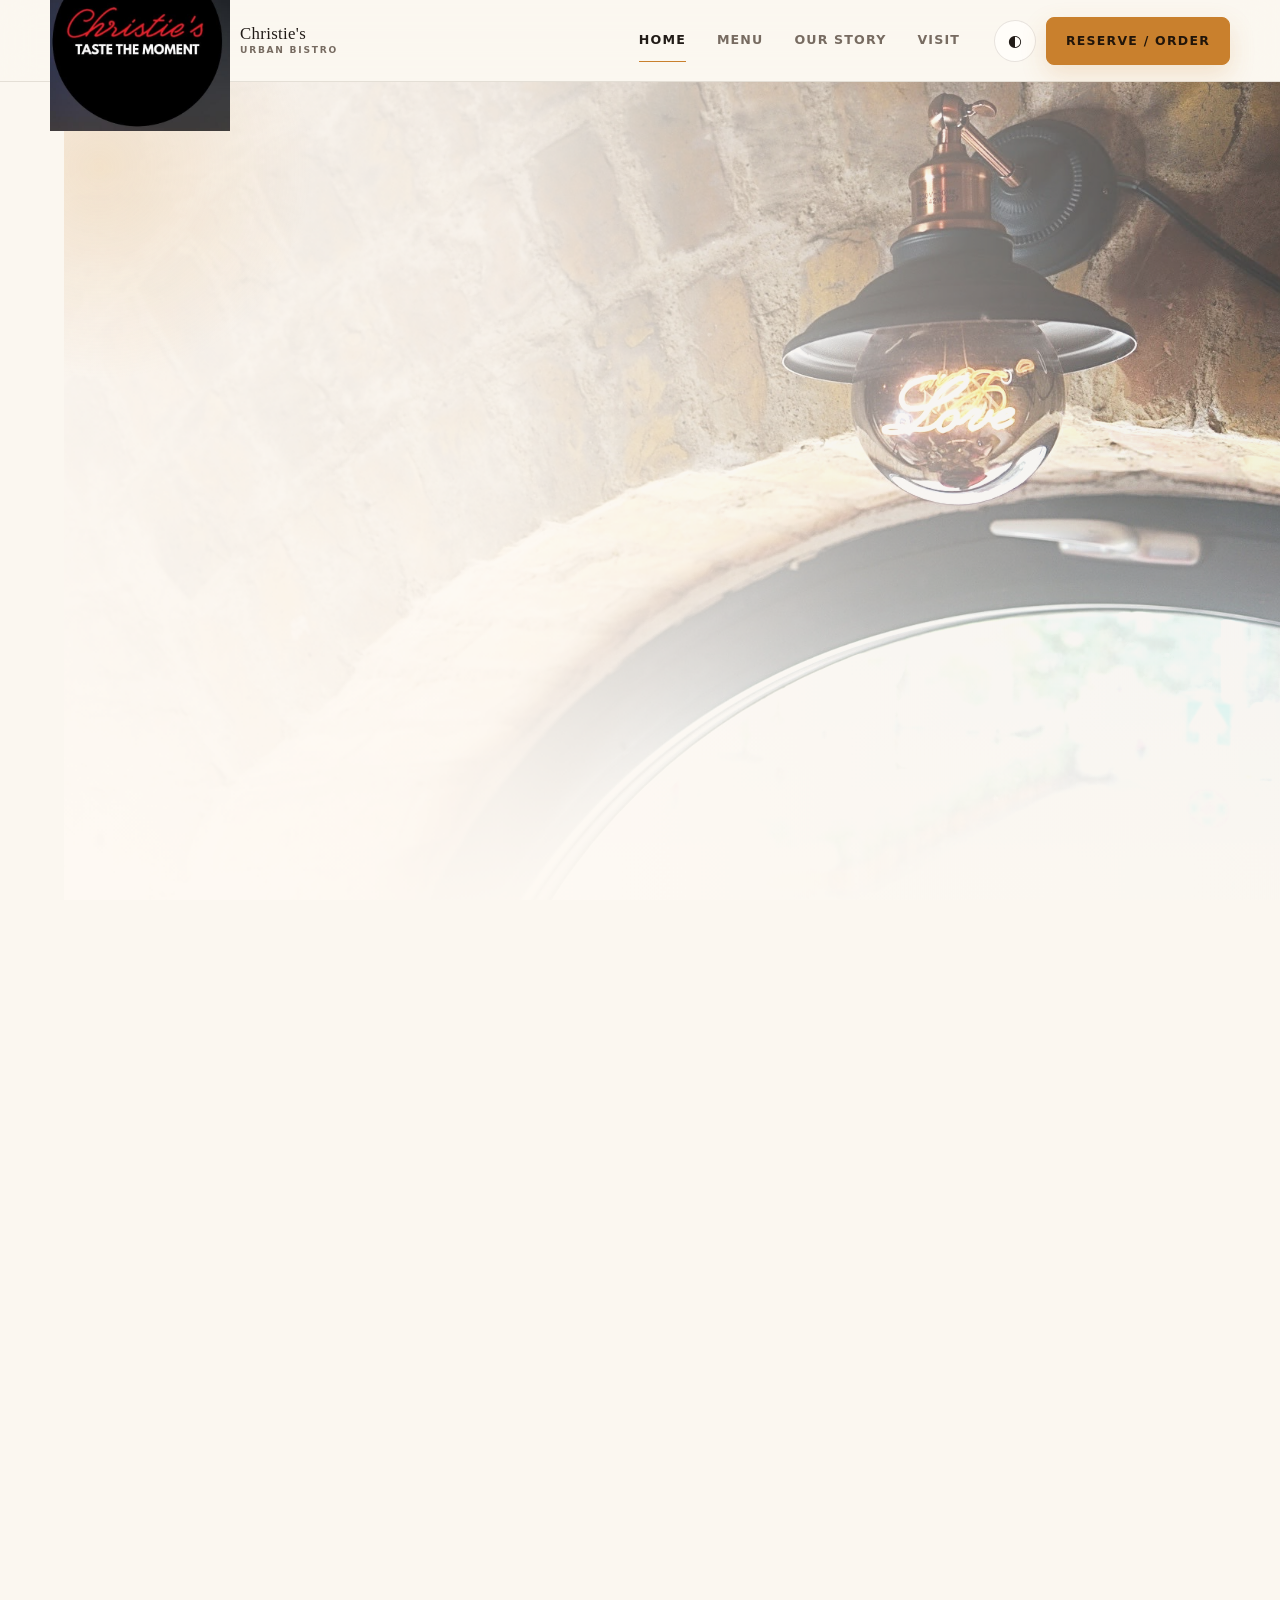
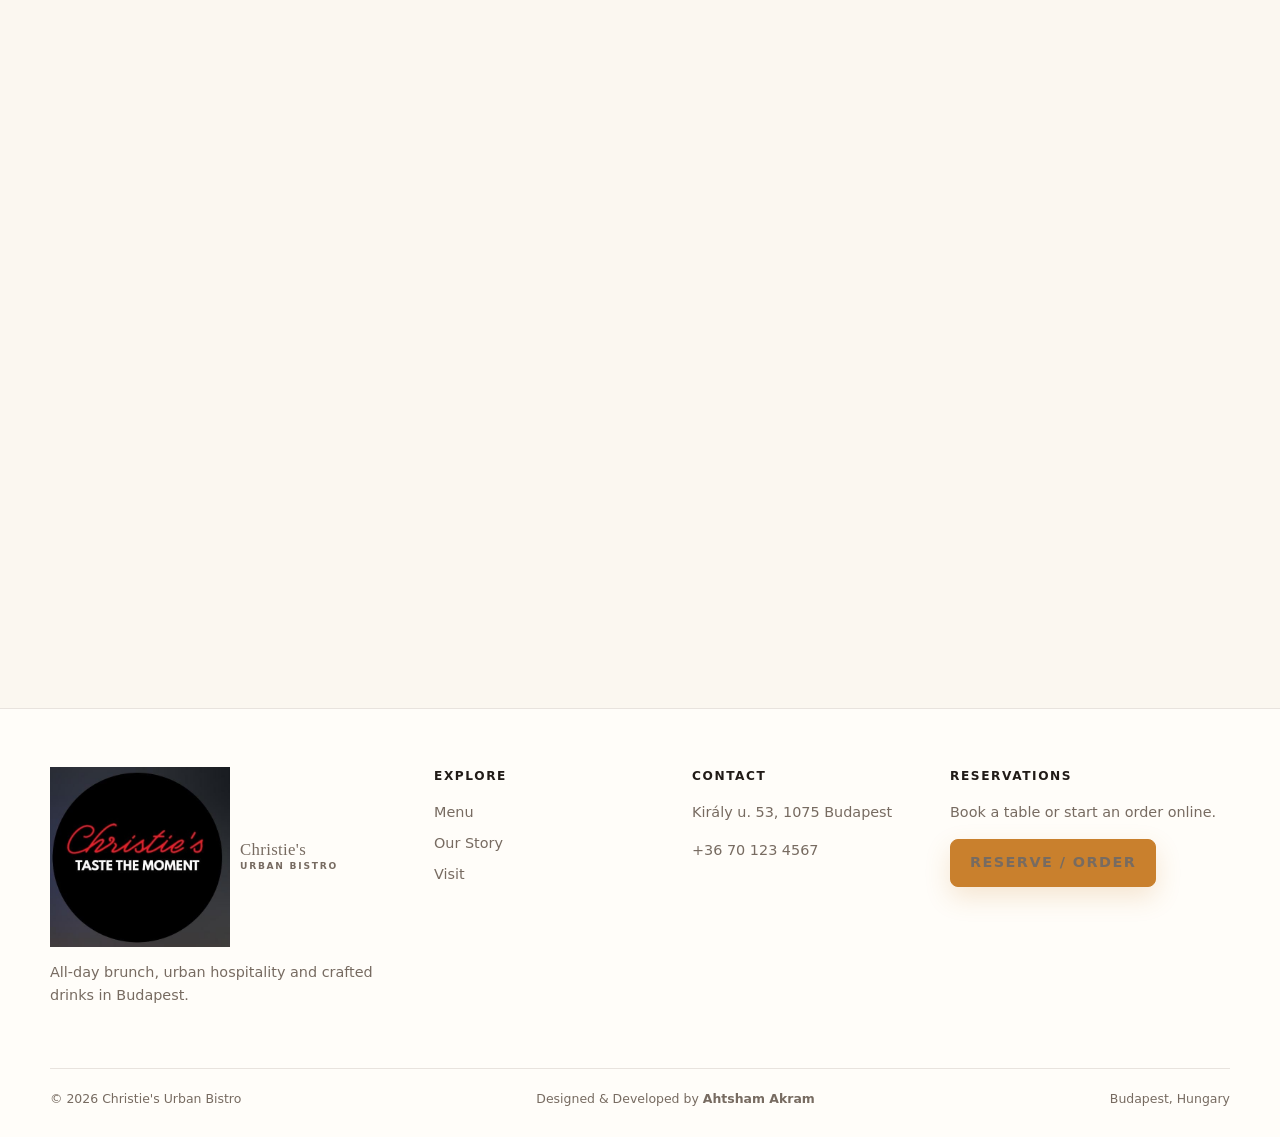
==== commit 612bb504: "Enhance footer with logo and designer information Updated footer to include logo and designer credit" ====
--- a/index.html
+++ b/index.html
@@ -10,7 +10,10 @@
 <body>
 <header class="site-header">
   <div class="container header-inner">
-    <a class="brand" href="index.html" aria-label="Christie's Urban Bistro home"><span class="brand-mark" aria-hidden="true"></span><span class="brand-text"><strong>Christie's</strong><span>Urban Bistro</span></span></a>
+    <a class="brand" href="index.html" aria-label="Christie's Urban Bistro home">
+      <img src="logo.jpeg" alt="Christie's Urban Bistro Logo" class="brand-logo-img">
+      <span class="brand-text"><strong>Christie's</strong><span>Urban Bistro</span></span>
+    </a>
     <nav class="nav" aria-label="Main navigation"><a class="active" href="index.html">Home</a><a href="menu.html">Menu</a><a href="story.html">Our Story</a><a href="visit.html">Visit</a></nav>
     <div class="header-actions"><button class="tone-toggle" data-tone-toggle aria-label="Switch light palette">◐</button><a class="btn btn-primary reserve-nav" href="reserve.html">Reserve / Order</a><button class="menu-toggle" data-menu-toggle aria-label="Open menu" aria-expanded="false">☰</button></div>
   </div>
@@ -46,7 +49,38 @@
 
   <section class="section-sm"><div class="container reveal" style="text-align:center"><span class="eyebrow">Your table is waiting</span><h2 style="font-size:clamp(2.5rem,5vw,4.8rem);margin:12px 0 20px">Taste the moment with us.</h2><a class="btn btn-primary" href="reserve.html">Reserve / Order</a></div></section>
 </main>
-<footer class="footer"><div class="container footer-grid"><div><a class="brand footer-brand" href="index.html"><span class="brand-mark" aria-hidden="true"></span><span class="brand-text"><strong>Christie's</strong><span>Urban Bistro</span></span></a><p>All-day brunch, urban hospitality and crafted drinks in Budapest.</p></div><div><h4>Explore</h4><div class="footer-links"><a href="menu.html">Menu</a><a href="story.html">Our Story</a><a href="visit.html">Visit</a></div></div><div><h4>Contact</h4><p>Király u. 53, 1075 Budapest</p><p>+36 70 123 4567</p></div><div><h4>Reservations</h4><p>Book a table or start an order online.</p><a class="btn btn-primary" href="reserve.html">Reserve / Order</a></div><div class="footer-bottom"><span>© 2026 Christie's Urban Bistro</span><span>Budapest, Hungary</span></div></div></footer>
-<script src="script.js"></script>
-</body>
+<footer class="footer">
+  <div class="container footer-grid">
+    <div>
+      <a class="brand footer-brand" href="index.html">
+        <img src="logo.jpeg" alt="Christie's Urban Bistro Logo" class="footer-logo-img">
+        <span class="brand-text"><strong>Christie's</strong><span>Urban Bistro</span></span>
+      </a>
+      <p>All-day brunch, urban hospitality and crafted drinks in Budapest.</p>
+    </div>
+    <div>
+      <h4>Explore</h4>
+      <div class="footer-links">
+        <a href="menu.html">Menu</a>
+        <a href="story.html">Our Story</a>
+        <a href="visit.html">Visit</a>
+      </div>
+    </div>
+    <div>
+      <h4>Contact</h4>
+      <p>Király u. 53, 1075 Budapest</p>
+      <p>+36 70 123 4567</p>
+    </div>
+    <div>
+      <h4>Reservations</h4>
+      <p>Book a table or start an order online.</p>
+      <a class="btn btn-primary" href="reserve.html">Reserve / Order</a>
+    </div>
+    <div class="footer-bottom">
+      <span>© 2026 Christie's Urban Bistro</span>
+      <span>Designed & Developed by <strong>Ahtsham Akram</strong></span>
+      <span>Budapest, Hungary</span>
+    </div>
+  </div>
+</footer>
 </html>
--- a/style.css
+++ b/style.css
@@ -280,4 +280,48 @@
     margin-right: auto !important;
     margin-left: 0 !important;
     text-align: left !important;
-}+}
+/* Mobile View Fixes */
+@media screen and (max-width: 768px) {
+    
+    /* 1. Header Logo padding/spacing fix */
+    header, .header, .navbar {
+        padding-left: 15px !important;
+        padding-right: 15px !important;
+    }
+    
+    .logo, .brand-logo, .header-left {
+        margin-left: 10px !important;
+    }
+
+    /* 2. Hero Section & Banner alignment fix for mobile */
+    .hero, .hero-section {
+        padding: 40px 20px !important;
+        text-align: left !important;
+        background-position: center center !important;
+        display: flex !important;
+        flex-direction: column !important;
+        justify-content: center !important;
+        align-items: flex-start !important;
+    }
+
+    .hero-content, .banner-content {
+        width: 100% !important.
+        max-width: 100% !important;
+        margin-left: 0 !important;
+        padding: 0 10px !important;
+    }
+
+    /* Hero buttons adjustment for mobile width */
+    .hero-buttons, .hero-cta {
+        display: flex !important;
+        flex-direction: column !important;
+        gap: 10px !important;
+        width: 100% !important;
+    }
+
+    .hero-buttons button, .hero-buttons a {
+        width: 100% !important;
+        text-align: center !important;
+    }
+}
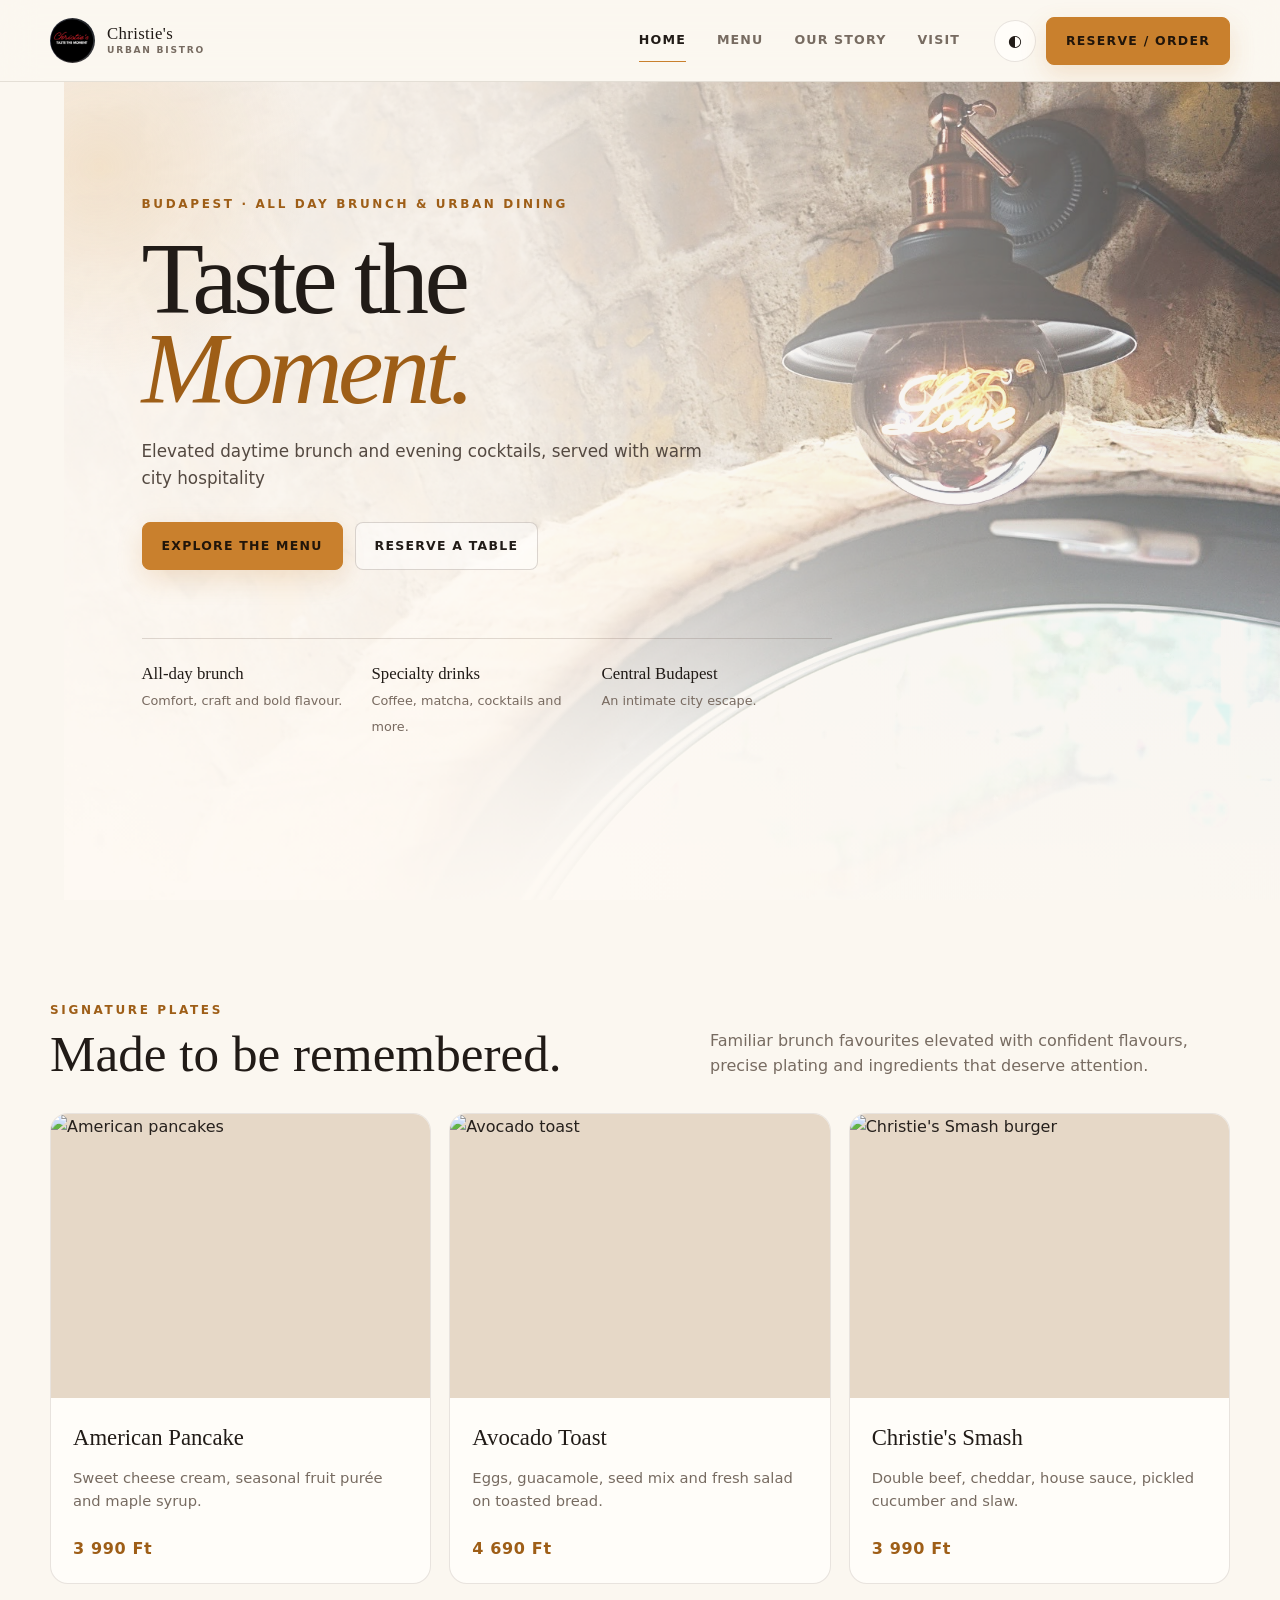
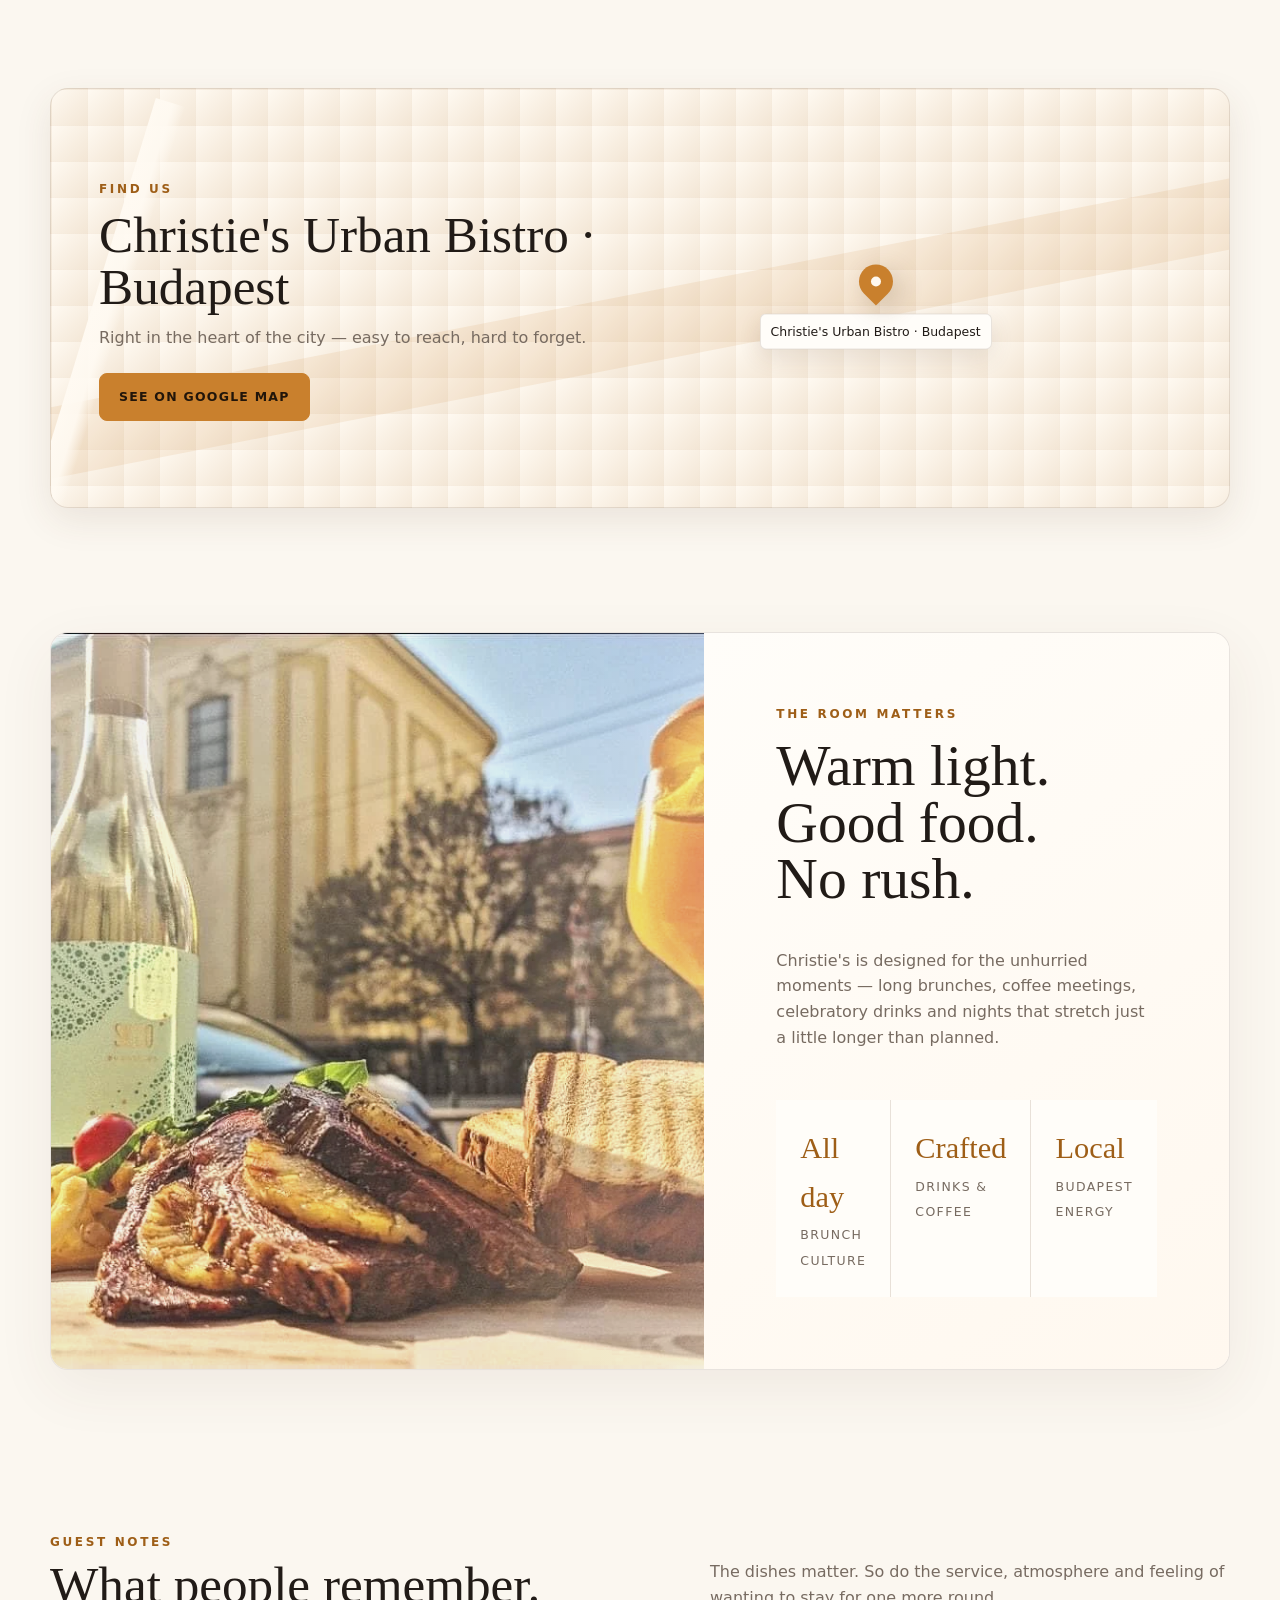
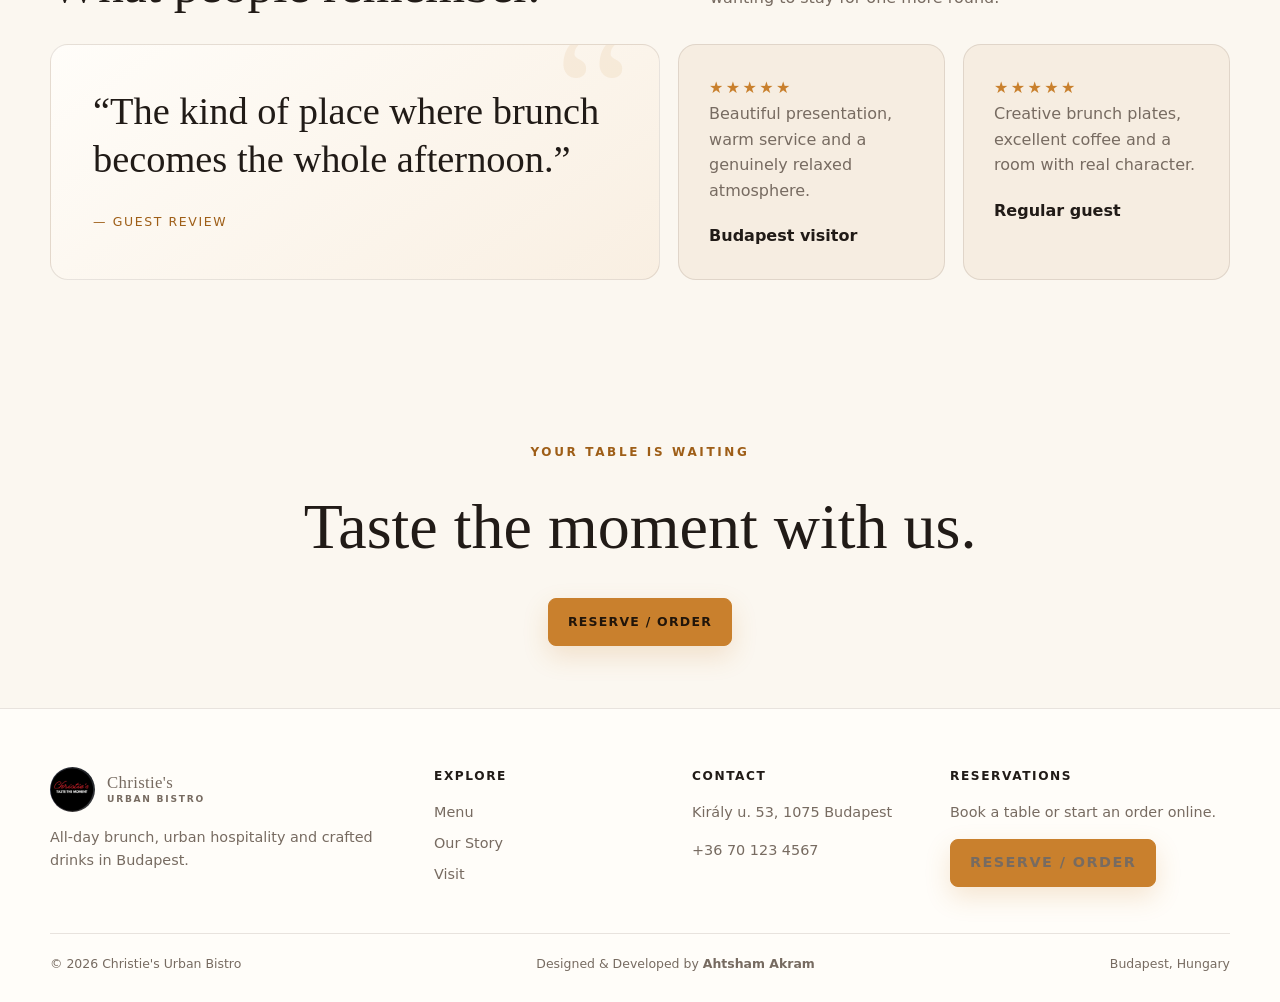
==== commit 288bcfd1: "Add script tag for external JavaScript file" ====
--- a/index.html
+++ b/index.html
@@ -83,4 +83,6 @@
     </div>
   </div>
 </footer>
+<script src="script.js"></script>
+</body>
 </html>
--- a/style.css
+++ b/style.css
@@ -325,3 +325,55 @@
         text-align: center !important;
     }
 }
+/* Fix header logo size and alignment */
+.site-header .brand-logo-img,
+.site-header img {
+    width: 45px !important;
+    height: 45px !important;
+    max-height: 45px !important;
+    max-width: 45px !important;
+    object-fit: cover !important;
+    border-radius: 50% !important;
+}
+
+.site-header .brand {
+    display: flex !important;
+    align-items: center !important;
+    gap: 12px !important;
+}
+
+/* Ensure header container aligns properly */
+.site-header .header-inner {
+    display: flex !important;
+    align-items: center !important;
+    justify-content: space-between !important;
+    padding-top: 10px !important;
+    padding-bottom: 10px !important;
+}
+
+/* Fix Footer Logo Size and Alignment */
+.footer .footer-logo-img,
+.site-footer .footer-logo-img,
+.footer img {
+    width: 45px !important;
+    height: 45px !important;
+    max-height: 45px !important;
+    max-width: 45px !important;
+    object-fit: cover !important;
+    border-radius: 50% !important;
+}
+
+.footer .footer-brand,
+.site-footer .footer-brand {
+    display: flex !important;
+    align-items: center !important;
+    gap: 12px !important;
+    text-decoration: none !important;
+}
+
+/* Ensure the brand text inside footer stays neat */
+.footer .footer-brand .brand-text {
+    display: flex !important;
+    flex-direction: column !important;
+    text-align: left !important;
+}
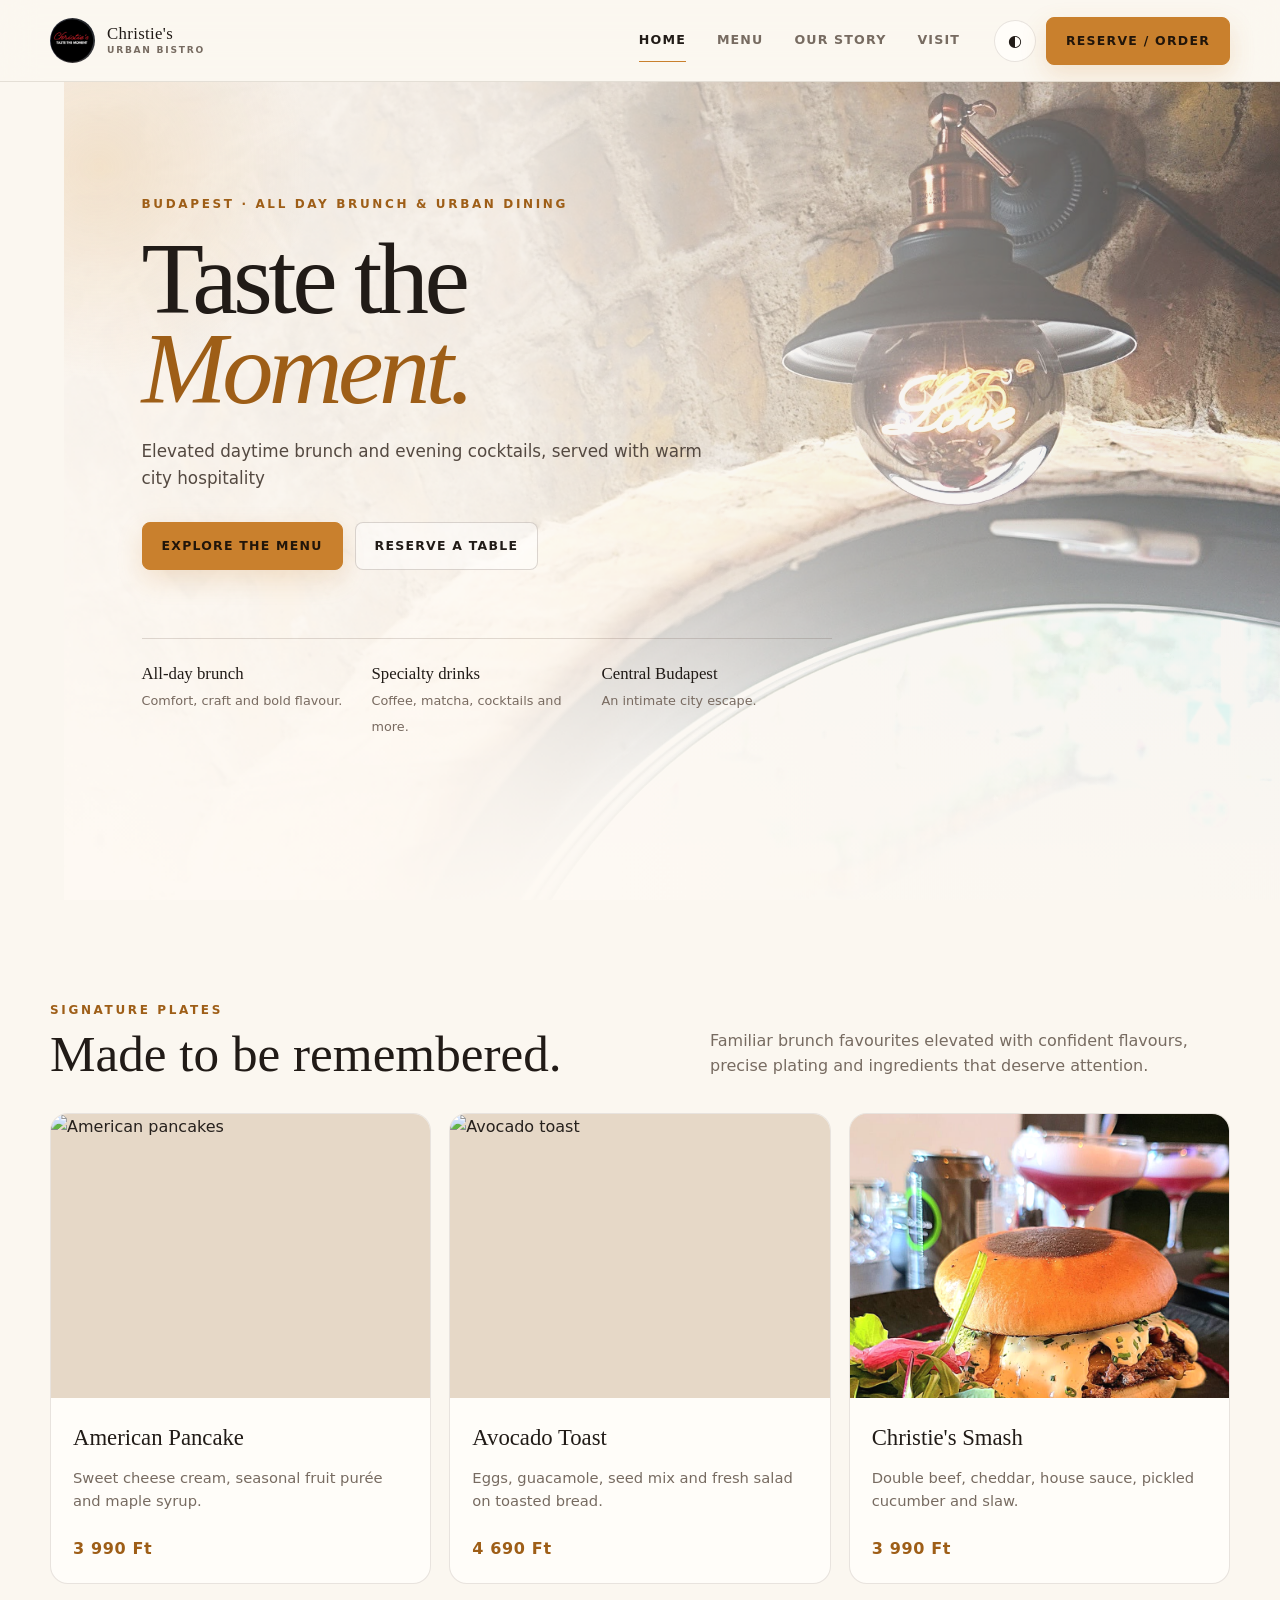
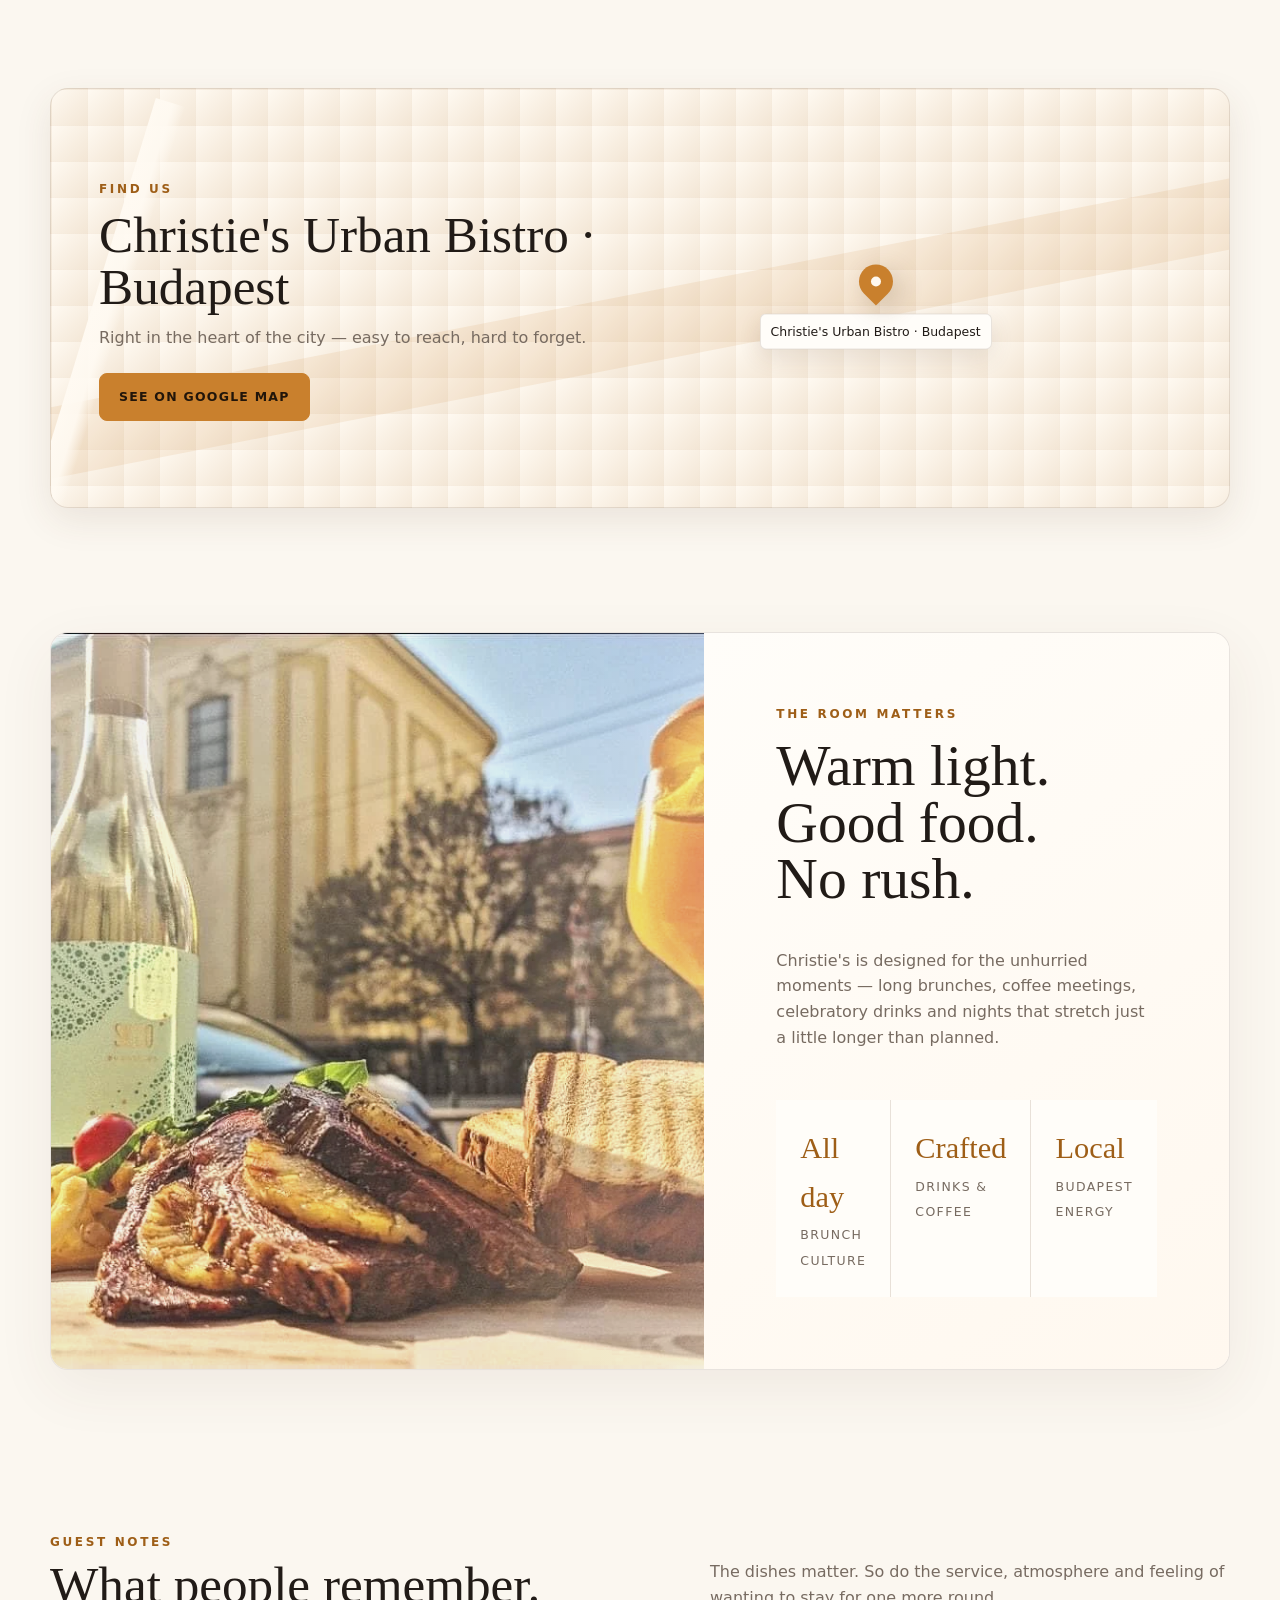
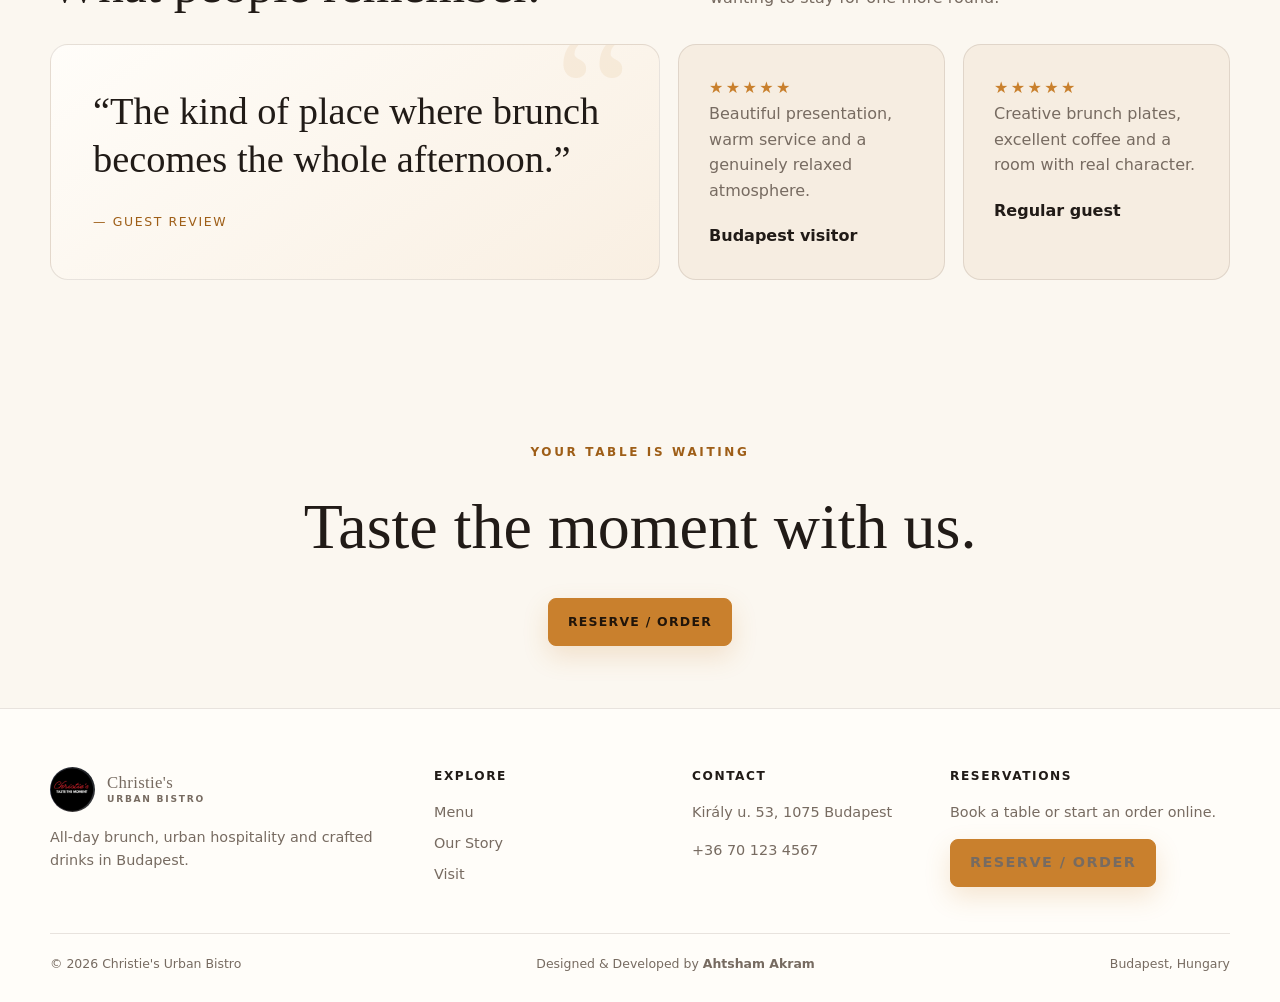
==== commit bf02e5b9: "Update index.html" ====
--- a/index.html
+++ b/index.html
@@ -36,7 +36,7 @@
       <div class="signature-grid">
         <article class="dish-card reveal"><div class="dish-image"><img src="https://raw.githubusercontent.com/ahtsham-akram/christies-urban-bistro-site/refs/heads/main/pancakes.jpg" alt="American pancakes"></div><div class="dish-body"><h3>American Pancake</h3><p>Sweet cheese cream, seasonal fruit purée and maple syrup.</p><span class="price">3 990 Ft</span></div></article>
         <article class="dish-card reveal reveal-delay-1"><div class="dish-image"><img src="https://raw.githubusercontent.com/ahtsham-akram/christies-urban-bistro-site/refs/heads/main/avocado-toast.jpg" alt="Avocado toast"></div><div class="dish-body"><h3>Avocado Toast</h3><p>Eggs, guacamole, seed mix and fresh salad on toasted bread.</p><span class="price">4 690 Ft</span></div></article>
-        <article class="dish-card reveal reveal-delay-2"><div class="dish-image"><img src="https://raw.githubusercontent.com/ahtsham-akram/christies-urban-bistro-site/refs/heads/main/smash-burger-premium.jpg" alt="Christie's Smash burger"></div><div class="dish-body"><h3>Christie's Smash</h3><p>Double beef, cheddar, house sauce, pickled cucumber and slaw.</p><span class="price">3 990 Ft</span></div></article>
+        <article class="dish-card reveal reveal-delay-2"><div class="dish-image"><img src="Smash Burger.jpeg" alt="Christie's Smash burger"></div><div class="dish-body"><h3>Christie's Smash</h3><p>Double beef, cheddar, house sauce, pickled cucumber and slaw.</p><span class="price">3 990 Ft</span></div></article>
       </div>
     </div>
   </section>
